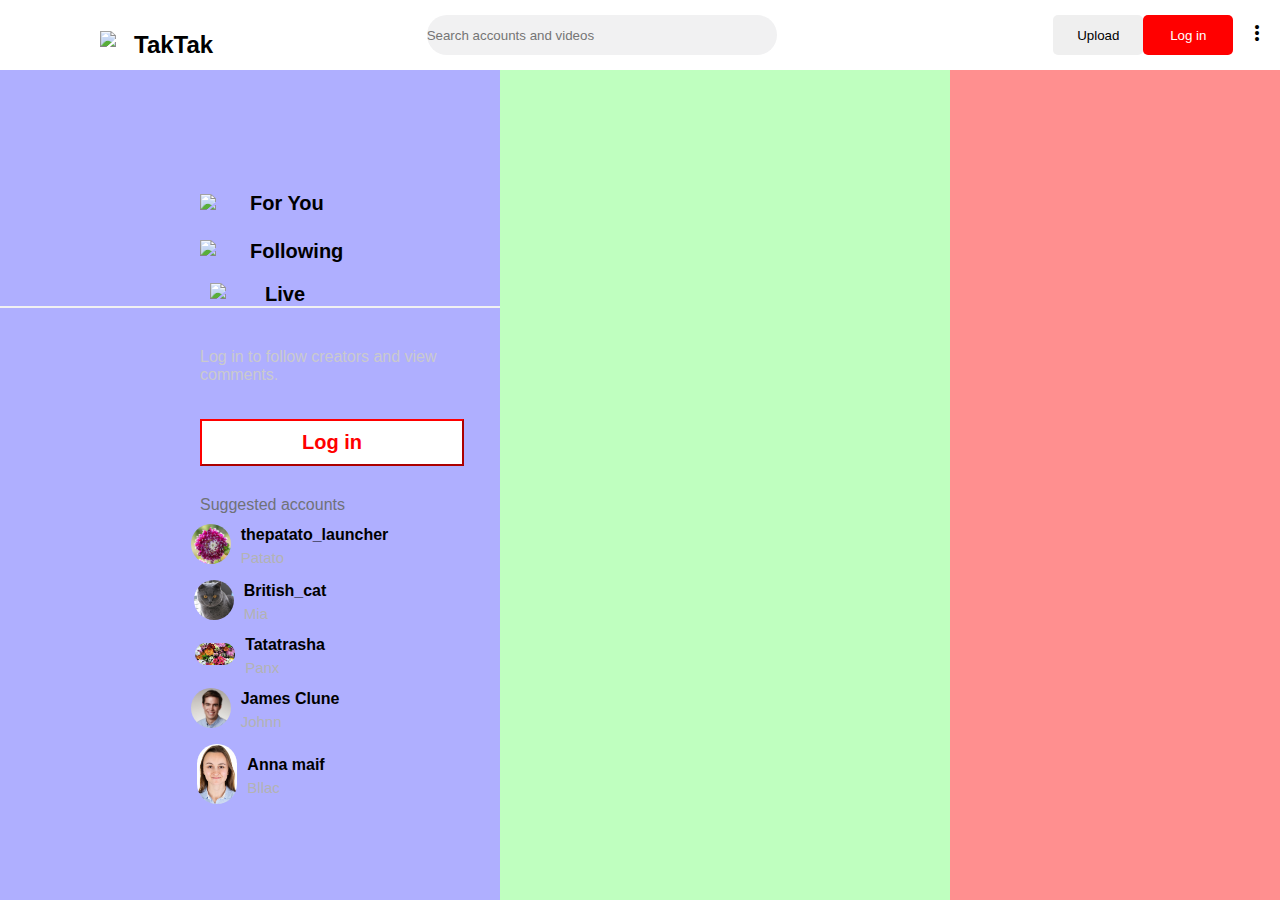
==== index.html @ fb337656 "Changes-left-side" ====
<!DOCTYPE html>
<html lang="en">
  <head>
    <meta charset="UTF-8" />
    <meta http-equiv="X-UA-Compatible" content="IE=edge" />
    <meta name="viewport" content="width=device-width, initial-scale=1.0" />
    <title>TakTak</title>
    <link rel="stylesheet" href="style.css" />
    <link rel="stylesheet" href="header.css" />
    <link
      rel="stylesheet"
      href="https://fonts.googleapis.com/css2?family=Material+Symbols+Outlined:opsz,wght,FILL,GRAD@20..48,100..700,0..1,-50..200"
    />
    <link rel="stylesheet" href="left-side.css" />
  </head>
  <body>
    <div class="header">
      <div class="header-left">
        <div class="logo"><img src="/photos/taktak.png" width="30px" /></div>

        <div class="taktak"><h2>TakTak</h2></div>
      </div>

      <div class="header-middle">
        <input type="text" placeholder="Search accounts and videos" />
      </div>

      <div class="header-right">
        <div class="upload"><button>Upload</button></div>

        <div class="login"><button>Log in</button></div>

        <div class="dots">
          <span class="material-symbols-outlined"> more_vert </span>
        </div>
      </div>
    </div>





    <div class="left-side">
     
     
     
     
        <div class="foryou">
     
            <div class="foryou-icon">
     
                <img src="/photos/home.png" width="35px" />
        </div>

        <div class="foryou-text">For You</div>
      </div>





      <div class="following">
      
        <div class="following-icon">
          <img src="/photos/following.png" width="35px" />
        </div>

        <div class="following-text">Following</div>
      </div>





      <div class="live">
        <div class="live-icon"><img src="/photos/live.png" width="35px" /></div>

      
        <div class="live-text">Live</div>
        </div>
    

        
        
        
        
        <div class="left-side-middle">


            <div class="left-side-middle-text"><p>Log in to follow creators and view comments.</p></div>
            
           <div class="left-side-middle-button"><button>Log in</button></div> 
            </div>


            <div class="left-side-acc">

<p class="suggested-accounts">Suggested accounts</p>

<div class="left-side-acc-ac">

<div class="left-side-acc-photo"><img src="./photos/flower.jpg" width="40px">  </div>


<div class="left-side-acc-names">
  <h4>thepatato_launcher</h4>
  <p>Patato</p>
</div>


</div>








            </div>


            <div class="left-side-acc2">

              
              
              <div class="left-side-acc-ac2">
              
              <div class="left-side-acc-photo2"><img src="./photos/britishCat.jpg" width="40px">  </div>
              
              
              <div class="left-side-acc-names2">
                <h4>British_cat</h4>
                <p>Mia</p>
              </div>
              
              
              </div>
              
              
              
              
              
              
              
              
                          </div>
              
              






                          <div class="left-side-acc2">

              
              
                            <div class="left-side-acc-ac2">
                            
                            <div class="left-side-acc-photo2"><img src="./photos/tatrasha.jpg" width="40px">  </div>
                            
                            
                            <div class="left-side-acc-names2">
                              <h4>Tatatrasha </h4>
                              <p>Panx</p>
                            </div>
                            
                            
                            </div>
                            
                            
                            
                            
                            
                            
                            
                            
                                        </div>







                                        <div class="left-side-acc4">

              
              
                                          <div class="left-side-acc-ac4">
                                          
                                          <div class="left-side-acc-photo4"><img src="./photos/rika.jpg" width="40px">  </div>
                                          
                                          
                                          <div class="left-side-acc-names4">
                                            <h4>James Clune </h4>
                                            <p>Johnn</p>
                                          </div>
                                          
                                          
                                          </div>
                                          
                                          
                                          
                                          
                                          
                                          
                                          
                                          
                                                      </div>
              




                                                      <div class="left-side-acc5">

              
              
                                                        <div class="left-side-acc-ac5">
                                                        
                                                        <div class="left-side-acc-photo5"><img src="./photos/fllonxa.webp" width="40px">  </div>
                                                        
                                                        
                                                        <div class="left-side-acc-names5">
                                                          <h4>Anna maif </h4>
                                                          <p>Bllac</p>
                                                        </div>
                                                        
                                                        
                                                        </div>
                                                        
                                                        
                                                        
                                                        
                                                        
                                                        
                                                        
                                                        
                                                                    </div>












</div>







    <div class="main"></div>

    <div class="right-side"></div>
  </body>
</html>
---- style.css ----
*{
    margin:0;
    padding:0;
    box-sizing: border-box;
    font-family: sans-serif;
}


body{
    height: 100vh;
    width: 100vw;
    display: grid;
    grid-template:
    'header header header'70px
    'left-side main right-side'1fr/
    500px 1fr 330px;
}




.header{
    grid-area:header;
/* background-color: #ff00ff50; */
}


.left-side{
    grid-area:left-side;
    background-color:#0000ff50;
}


.main{
    grid-area:main;
    background-color: #00ff0040;
}


.right-side{
    background-color: #ff000070;
}
---- header.css ----
.header{
    background-color:white;
}


.header-left{
    display:grid;
    grid-template-columns:34px 100px;
    padding-top: 20px;
    padding-left:100px
}



.header{
    display: grid;
    grid-template-columns: 1fr 1fr 1fr;
    align-items: center;
}

.header-middle input{

    width:350px;
    border-radius:30px;
    height: 40px;
    background-color: #f1f1f2;
    border:none;

}



.header-right{
    display: grid;
    grid-template-columns: 1fr 1fr 1fr;
    align-items: center;
    justify-items: center;
    padding-left:200px;
}

.header-right .upload button{
    width:90px;
    height:40px;
    border-radius: 5px;
border:none
}

.header-right .login button{
    width:90px;
    height:40px;
    border-radius: 5px;
border:none;
background-color: red;
color:white;
font-size: bold;
}
---- left-side.css ----
.left-side{
    align-content: center;
    gap:3rem;
    padding-top:30px;
   

}






 .foryou{
    display: grid;
    grid-template-columns:1fr 1fr;
place-items: center stretch;


}

.foryou-icon{
    padding-left:200px;
} 

 .foryou-text{
    padding-right:20px;
    font-size:20px;
    font-weight: bold;
} 



.following{
    display: grid;
    grid-template-columns:1fr 1fr;
justify-items: center stretch ;
padding-top: 25px;

}

.following-icon{
    padding-left:200px;
} 

 .following-text{
    padding-right:120px;
    font-size:20px;
    font-weight: bold;
    
}  





.live{
    display: grid;
    grid-template-columns:1fr 1fr;
justify-items: center ;
padding-top: 20px;
border-bottom:2px solid #f1f1f2;


}

.live-icon{
    padding-left:185px;
} 

 .live-text{
    padding-right:180px;
    font-size:20px;
    font-weight: bold;
} 



.left-side-middle{
    padding-top:40px;
    padding-left:200px;
    padding-bottom: 15px;
}


.left-side-middle-button{
    padding-top:35px;
}

.left-side-middle-text{
    color:#cacacd;
}

.left-side-middle-button button{
padding:10px 100px 10px 100px;
font-weight: bold;
font-size:20px;
border-color: red;
color:red;
background-color: white;
}

.suggested-accounts{
    padding-left:200px;
    padding-top:15px;
    color:#707278;
}



.left-side-acc-ac{
    display: grid;
    grid-auto-flow: column;
    align-items: center;
    justify-content: center;
    gap:10px;
    padding-left:79px;
    padding-top:10px;

}


.left-side-acc-ac img{
    border-radius: 50px;
}


.left-side-acc-names p{
    padding-top:5px;
    font-size: 15px;
    color:#b3b3b3;

}





.left-side-acc-ac2{
    display: grid;
    grid-auto-flow: column;
    align-items: center;
    justify-content: center;
    gap:10px;
    padding-left:20px;
    padding-top:12px;

}


.left-side-acc-ac2 img{
    border-radius: 50px;
}


.left-side-acc-names2 p{
    padding-top:5px;
    font-size: 15px;
    color:#b3b3b3;

}






.left-side-acc-ac4{
    display: grid;
    grid-auto-flow: column;
    align-items: center;
    justify-content: center;
    gap:10px;
    padding-left:30px;
    padding-top:12px;

}


.left-side-acc-ac4 img{
    border-radius: 50px;
}


.left-side-acc-names4 p{
    padding-top:5px;
    font-size: 15px;
    color:#b3b3b3;

}











.left-side-acc-ac5{
    display: grid;
    grid-auto-flow: column;
    align-items: center;
    justify-content: center;
    gap:10px;
    padding-left:22px;
    padding-top:12px;

}


.left-side-acc-ac5 img{
    border-radius: 50px;
}


.left-side-acc-names5 p{
    padding-top:5px;
    font-size: 15px;
    color:#b3b3b3;

}
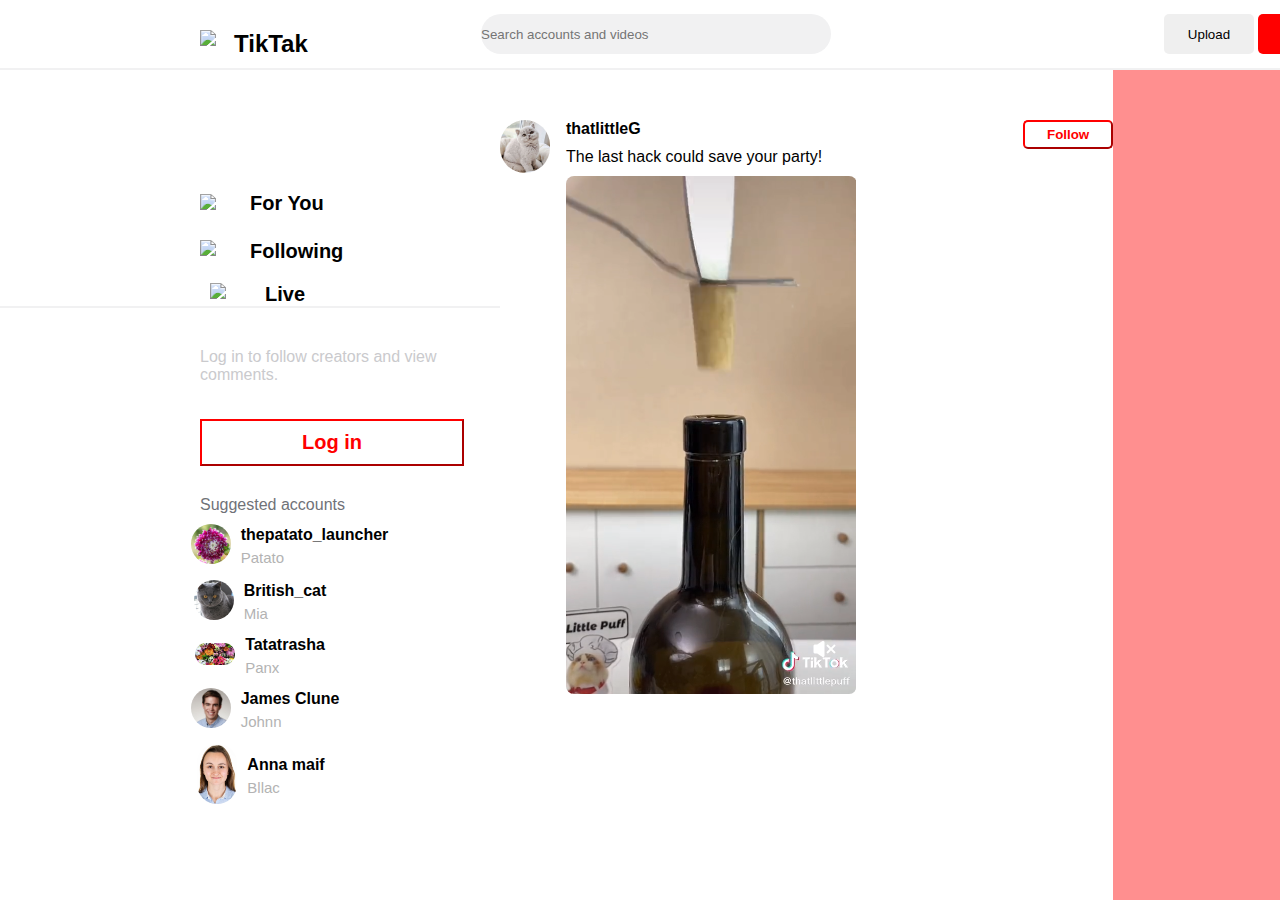
==== commit b37d93ae: "working on main part" ====
--- a/index.html
+++ b/index.html
@@ -7,6 +7,8 @@
     <title>TakTak</title>
     <link rel="stylesheet" href="style.css" />
     <link rel="stylesheet" href="header.css" />
+    <link rel="stylesheet" href="main.css" />
+
     <link
       rel="stylesheet"
       href="https://fonts.googleapis.com/css2?family=Material+Symbols+Outlined:opsz,wght,FILL,GRAD@20..48,100..700,0..1,-50..200"
@@ -18,7 +20,7 @@
       <div class="header-left">
         <div class="logo"><img src="/photos/taktak.png" width="30px" /></div>
 
-        <div class="taktak"><h2>TakTak</h2></div>
+        <div class="taktak"><h2>TikTak</h2></div>
       </div>
 
       <div class="header-middle">
@@ -45,13 +47,16 @@
      
      
      
-        <div class="foryou">
+          <div class="foryou">
      
             <div class="foryou-icon">
      
                 <img src="/photos/home.png" width="35px" />
         </div>
-
+        
+        
+        
+        
         <div class="foryou-text">For You</div>
       </div>
 
@@ -260,8 +265,78 @@
 
 
 
-    <div class="main"></div>
-
+    <div class="main">
+
+
+
+
+
+<div class="main_profile">
+
+
+
+<div class="main_profile-photo"><img src="./photos/british2.jpg" width="50px"> </div>
+
+
+<div class="main_profile-info">
+<h4>thatlittleG</h4>
+<p>The last hack could save your party!</p>
+
+<img src="./photos/foto1.png" >
+
+</div>
+
+
+
+<div class="main_profile-button">
+
+<button>Follow</button>
+
+</div>
+
+
+
+
+
+
+</div>
+
+
+
+
+
+
+
+
+
+
+
+
+
+    </div>
+
+   
+   
+   
+   
+   
+   
+   
+   
+   
+   
+   
+   
+   
+   
+   
+   
+   
+   
+   
+   
+   
+   
     <div class="right-side"></div>
   </body>
 </html>
--- a/style.css
+++ b/style.css
@@ -27,13 +27,13 @@
 
 .left-side{
     grid-area:left-side;
-    background-color:#0000ff50;
+    /* background-color:#0000ff50; */
 }
 
 
 .main{
     grid-area:main;
-    background-color: #00ff0040;
+    /* background-color: #00ff0040; */
 }
 
 
--- a/header.css
+++ b/header.css
@@ -7,7 +7,7 @@
     display:grid;
     grid-template-columns:34px 100px;
     padding-top: 20px;
-    padding-left:100px
+    padding-left:200px
 }
 
 
@@ -16,6 +16,7 @@
     display: grid;
     grid-template-columns: 1fr 1fr 1fr;
     align-items: center;
+    border-bottom: 2px solid #f1f1f2;
 }
 
 .header-middle input{
--- a/main.css
+++ b/main.css
@@ -0,0 +1,44 @@
+.main_profile{
+    display: grid;
+    grid-auto-flow: column;
+    align-content: center;
+    justify-content: center;
+    gap:1rem;
+    padding-top:50px
+}
+
+
+
+
+.main_profile-photo img{
+    border-radius:50px;
+    
+}
+
+
+
+
+
+
+
+.main_profile-info p{
+    padding-top:10px;
+    padding-bottom:10px;
+
+}
+
+
+.main_profile-info img{
+    border-radius: 8px;
+}
+
+
+.main_profile-button button{
+    margin-left:150px;
+    padding:5px 22px 5px 22px;
+    border-radius: 5px;
+    border-color:red;
+color:red;
+background-color: white;
+font-weight: bold;
+}--- a/left-side.css
+++ b/left-side.css
@@ -3,6 +3,7 @@
     align-content: center;
     gap:3rem;
     padding-top:30px;
+    overflow: scroll;
    
 
 }
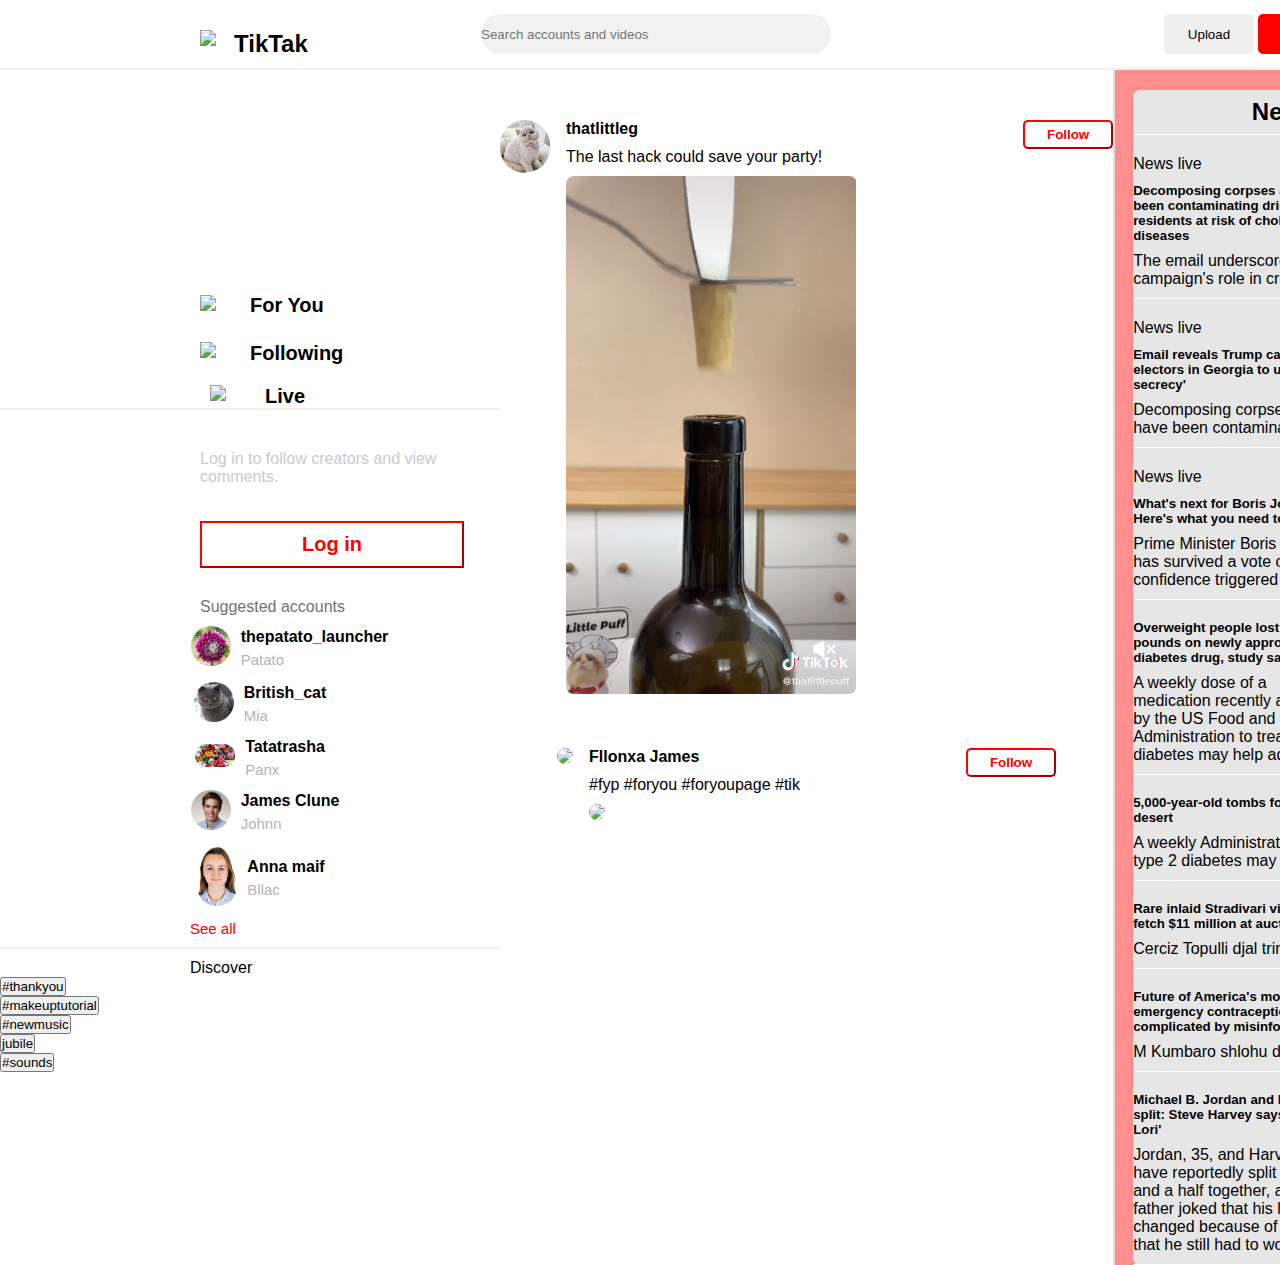
==== commit 2b6bdd48: "changes on right side and left side" ====
--- a/index.html
+++ b/index.html
@@ -4,10 +4,12 @@
     <meta charset="UTF-8" />
     <meta http-equiv="X-UA-Compatible" content="IE=edge" />
     <meta name="viewport" content="width=device-width, initial-scale=1.0" />
-    <title>TakTak</title>
+    <title>TikTak</title>
     <link rel="stylesheet" href="style.css" />
     <link rel="stylesheet" href="header.css" />
     <link rel="stylesheet" href="main.css" />
+    <link rel="stylesheet" href="right-side.css" />
+
 
     <link
       rel="stylesheet"
@@ -16,6 +18,11 @@
     <link rel="stylesheet" href="left-side.css" />
   </head>
   <body>
+
+
+<!-- -HEADER -->
+
+
     <div class="header">
       <div class="header-left">
         <div class="logo"><img src="/photos/taktak.png" width="30px" /></div>
@@ -40,6 +47,9 @@
 
 
 
+
+
+<!-- -LEFT-SIDE -->
 
 
     <div class="left-side">
@@ -247,21 +257,50 @@
                                                                     </div>
 
 
-
-
-
-
-
-
-
-
-
-
-</div>
-
-
-
-
+<p class="see-all">See all</p>
+
+
+
+<div class="left-side-bottom">
+<p class="discover">Discover</p>
+
+<div class="left-side-bottom-hashtags">
+
+<div class="thankyou"> <a href="#"><button>#thankyou</button></a> </div>
+
+<div class="makeuptutorial"><a href="#"><button>#makeuptutorial</button></a></div>
+
+<div class="newmusic"><a href="#"><button>#newmusic</button></a></div>
+
+
+<div class="jubile"><a href="#"><button>jubile</button></a></div>
+
+<div class="sounds"><a href="#"><button>#sounds</button></a></div>
+
+
+
+</div>
+
+
+
+
+
+
+</div>
+
+
+
+
+
+
+
+</div>
+
+
+
+
+
+<!-- -MAIN -->
 
 
 
@@ -279,7 +318,7 @@
 
 
 <div class="main_profile-info">
-<h4>thatlittleG</h4>
+<h4>thatlittleg</h4>
 <p>The last hack could save your party!</p>
 
 <img src="./photos/foto1.png" >
@@ -306,7 +345,45 @@
 
 
 
-
+<div class="main_profile">
+
+
+
+  <div class="main_profile-photo"><img src="./photos/fllonxaberatit.jpg" width="50px"> </div>
+  
+  
+  <div class="main_profile-info">
+  <h4>Fllonxa James</h4>
+  <p> #fyp #foryou #foryoupage #tik</p>
+  
+  <img src="./photos/shlohu.png" >
+  
+  </div>
+  
+  
+  
+  <div class="main_profile-button">
+  
+  <button>Follow</button>
+  
+  </div>
+  
+  
+  
+  
+  
+  
+  </div>
+  
+  
+  
+  
+  
+  
+  
+  
+  
+  
 
 
 
@@ -335,8 +412,172 @@
    
    
    
-   
-   
-    <div class="right-side"></div>
+   <!-- -RIGHT-SIDE  -->
+   
+    <div class="right-side">
+
+      <div class="right-side-main">
+<div class="what"><h2>News</h2></div>
+
+
+
+<div class="right-side-news">
+
+
+<div class="right-side-news-leftText">
+<p>News live</p>
+<h5>Decomposing corpses and garbage have been contaminating drinking waterng residents at risk of cholera and other diseases</h5>
+<p>The email underscores the Trump campaign's role in creating false</p>
+</div>
+
+
+<div class="right-side-news-photo"><img src="./photos/news.jpg" width="60px"> </div>
+
+
+
+</div>
+
+
+<div class="right-side-news">
+
+
+  <div class="right-side-news-leftText">
+  <p>News live</p>
+  <h5>Email reveals Trump campaign told fake electors in Georgia to use 'complete secrecy'</h5>
+  <p>Decomposing corpses and garbage have been contaminating </p>
+  </div>
+  
+  
+  <div class="right-side-news-photo"><img src="./photos/trump.jpg" width="70px"> </div>
+  
+  
+  
+  </div>
+  
+  
+  <div class="right-side-news">
+
+
+    <div class="right-side-news-leftText">
+    <p>News live</p>
+    <h5>What's next for Boris Johnson? Here's what you need to know</h5>
+    <p> Prime Minister Boris Johnson has survived a vote of confidence triggered</p>
+    </div>
+    
+    
+    <div class="right-side-news-photo"><img src="./photos/Boris.jpg" width="70px"> </div>
+    
+    
+    
+    </div>
+    
+    
+    <div class="right-side-news">
+
+
+      <div class="right-side-news-leftText">
+      <!-- <p>News live</p> -->
+      <h5>Overweight people lost 35 to 52 pounds on newly approved diabetes drug, study says</h5>
+      <p> A weekly dose of a medication recently approved by the US Food and Drug Administration to treat type 2 diabetes may help adu</p>
+      </div>
+      
+      
+      <div class="right-side-news-photo"><img src="./photos/overweight.jpg" width="90px"> </div>
+      
+      
+      
+      </div>
+      
+          
+    <div class="right-side-news">
+
+
+      <div class="right-side-news-leftText">
+      <!-- <p>News live</p> -->
+      <h5>5,000-year-old tombs found in the desert</h5>
+      <p> A weekly  Administration to treat type 2 diabetes may help adult</p>
+      </div>
+      
+      
+      <div class="right-side-news-photo"><img src="./photos/tarra.jpg" width="70px"> </div>
+      
+      
+      
+      </div>
+      
+      <div class="right-side-news">
+
+
+        <div class="right-side-news-leftText">
+        <!-- <p>News live</p> -->
+        <h5>Rare inlaid Stradivari violin could fetch $11 million at auction</h5>
+        <p> Cerciz Topulli djal trim</p>
+        </div>
+        
+        
+        <div class="right-side-news-photo"><img src="./photos/vioneli.jpg" width="70px"> </div>
+        
+        
+        
+        </div>
+      
+
+
+        <div class="right-side-news">
+
+
+          <div class="right-side-news-leftText">
+          <!-- <p>News live</p> -->
+          <h5>Future of America's most popular emergency contraception is complicated by misinformation</h5>
+          <p> M Kumbaro shlohu don't worry</p>
+          </div>
+          
+          
+          <div class="right-side-news-photo"><img src="./photos/idk.jpg" width="70px"> </div>
+          
+          
+          
+          </div>
+        
+
+          <div class="right-side-news">
+
+
+            <div class="right-side-news-leftText">
+            <!-- <p>News live</p> -->
+            <h5>Michael B. Jordan and Lori Harvey split: Steve Harvey says he's 'Team Lori'</h5>
+            <p>Jordan, 35, and Harvey, 25, have reportedly split after a year and a half together, and her father joked that his life hadn't changed because of it -- saying that he still had to work. </p>
+            </div>
+            
+            
+            <div class="right-side-news-photo"><img src="./photos/jordan.jpg" width="70px"> </div>
+            
+            
+            
+            </div>
+
+      
+      </div>
+    
+    
+    </div>
+  
+  
+  </div>
+
+
+</div>
+    
+
+
+
+
+
+
+
+    </div>
+  
+  
+  
   </body>
 </html>
--- a/right-side.css
+++ b/right-side.css
@@ -0,0 +1,52 @@
+
+.right-side{
+    border-left:2px solid #dedee0;
+    
+}
+
+
+.what{
+    border-bottom:1px solid white;
+  
+}
+
+.what h2{
+    text-align: center;
+    padding:8px;
+    
+}
+
+
+
+.right-side-main{
+    border:1px solid;
+  background-color: rgb(230, 230, 230);
+  border-radius: 7px;
+  border:none;
+  width:300px;
+  margin-left:18px;
+  margin-top:20px
+
+
+}
+
+.right-side-news-leftText p{
+    padding-bottom:10px;
+}
+
+.right-side-news-leftText h5{
+    padding-bottom:9px;
+}
+
+
+.right-side-news{
+    display:grid;
+    grid-auto-flow: column;
+    align-items: center;
+    border-bottom:1px solid white;
+}
+
+
+.right-side-news-leftText{
+    padding-top: 20px;
+}--- a/left-side.css
+++ b/left-side.css
@@ -4,6 +4,7 @@
     gap:3rem;
     padding-top:30px;
     overflow: scroll;
+    
    
 
 }
@@ -223,4 +224,20 @@
     font-size: 15px;
     color:#b3b3b3;
 
+}
+
+
+
+.see-all{
+    color:red;
+padding-left:190px;
+padding-top:10px;
+padding-bottom: 10px;
+font-size:15px;
+border-bottom:2px solid #f1f1f2;
+}
+
+.discover{
+    padding-left:190px;
+    padding-top:10px;
 }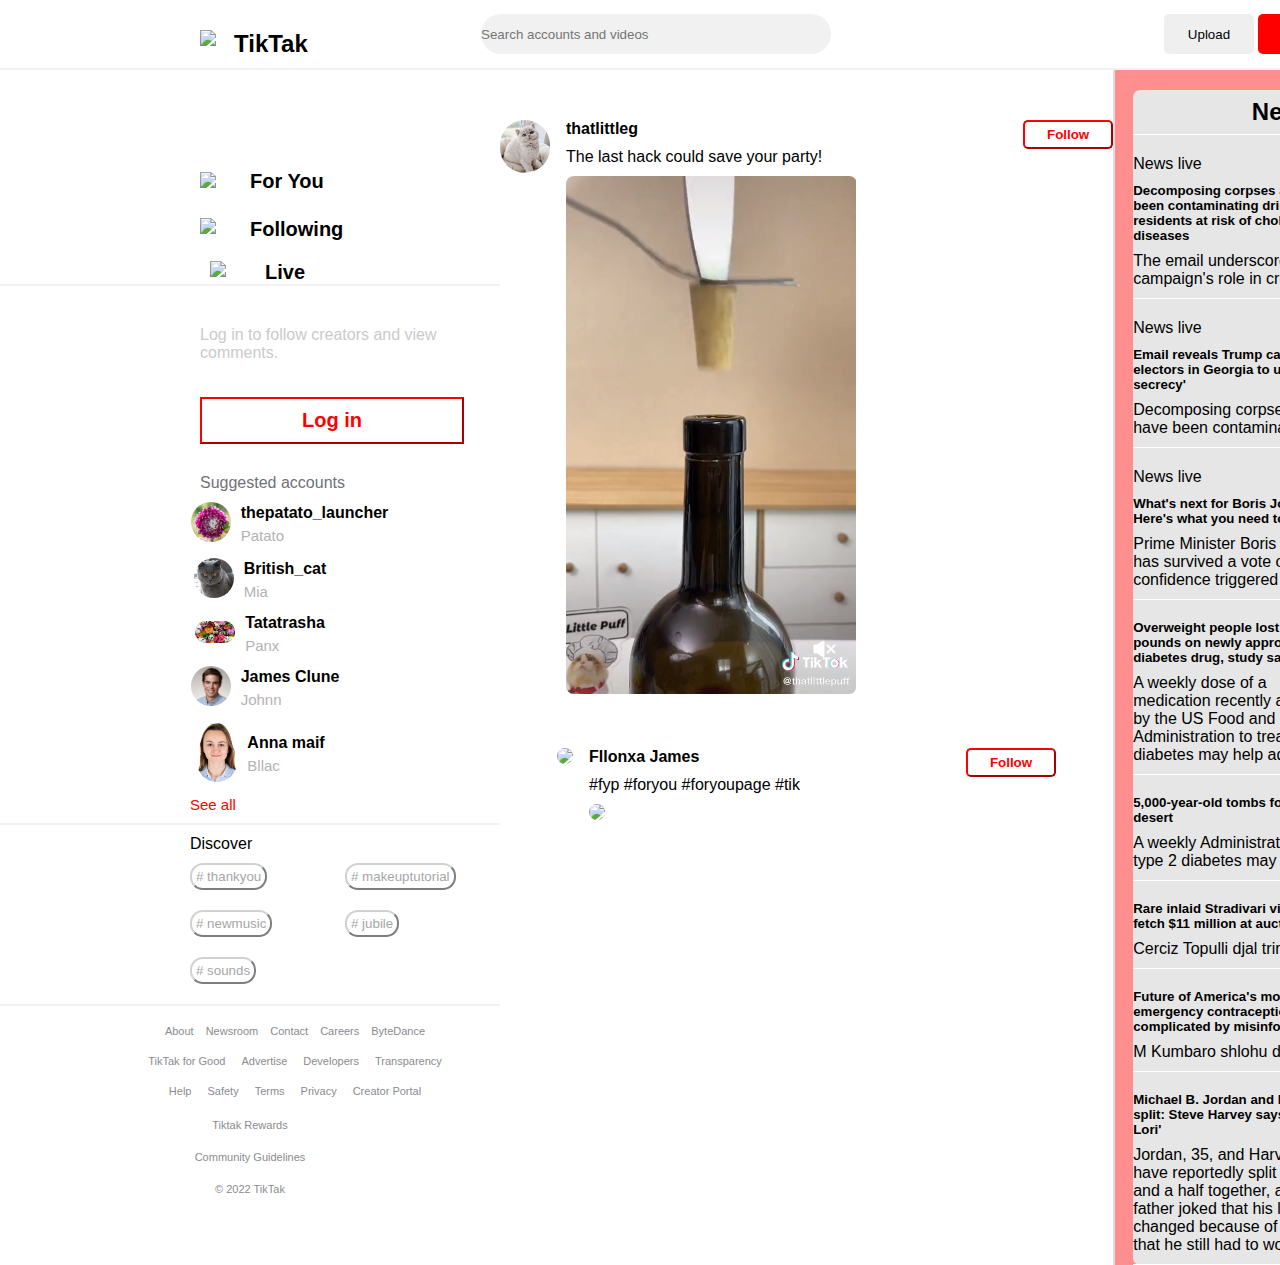
==== commit bf669d36: "updates on the left side" ====
--- a/index.html
+++ b/index.html
@@ -9,13 +9,13 @@
     <link rel="stylesheet" href="header.css" />
     <link rel="stylesheet" href="main.css" />
     <link rel="stylesheet" href="right-side.css" />
+    <link rel="stylesheet" href="left-side.css" />
 
 
     <link
       rel="stylesheet"
       href="https://fonts.googleapis.com/css2?family=Material+Symbols+Outlined:opsz,wght,FILL,GRAD@20..48,100..700,0..1,-50..200"
     />
-    <link rel="stylesheet" href="left-side.css" />
   </head>
   <body>
 
@@ -266,27 +266,108 @@
 
 <div class="left-side-bottom-hashtags">
 
-<div class="thankyou"> <a href="#"><button>#thankyou</button></a> </div>
-
-<div class="makeuptutorial"><a href="#"><button>#makeuptutorial</button></a></div>
-
-<div class="newmusic"><a href="#"><button>#newmusic</button></a></div>
-
-
-<div class="jubile"><a href="#"><button>jubile</button></a></div>
-
-<div class="sounds"><a href="#"><button>#sounds</button></a></div>
-
-
-
-</div>
-
-
-
-
-
-
-</div>
+<div class="thankyou"> <a href="#"><button># thankyou</button></a> </div>
+
+<div class="makeuptutorial"><a href="#"><button># makeuptutorial</button></a></div>
+
+<div class="newmusic"><a href="#"><button># newmusic</button></a></div>
+
+
+<div class="jubile"><a href="#"><button># jubile</button></a></div>
+
+<div class="sounds"><a href="#"><button># sounds</button></a></div>
+
+
+
+</div>
+
+
+
+
+</div>
+
+
+
+
+
+<div class="left-side-bottom-links">
+
+<ul class="left-side-bottom-links-list">
+<li class="left-side-bottom-links-item"><a href="#">About</a> </li>
+<li class="left-side-bottom-links-item"><a href="#">Newsroom</a> </li>
+<li class="left-side-bottom-links-item"><a href="#">Contact</a> </li>
+<li class="left-side-bottom-links-item"><a href="#">Careers</a> </li>
+<li class="left-side-bottom-links-item"><a href="#">ByteDance</a> </li>
+
+</ul>
+
+
+</div>
+
+
+
+
+
+<div class="left-side-bottom-links2">
+
+<ul class="left-side-bottom-links-list2">  
+<li><a href="#">TikTak for Good</a></li>
+<li><a href="#"> Advertise</a></li>
+<li><a href="#">Developers </a></li>
+<li><a href="#"> Transparency</a></li>
+
+
+
+
+</ul>
+
+
+
+
+</div>
+
+
+
+
+<div class="left-side-bottom-links3">
+
+  <ul class="left-side-bottom-links-list3">  
+  <li><a href="#">Help </a></li>
+  <li><a href="#"> Safety</a></li>
+  <li><a href="#">Terms </a></li>
+  <li><a href="#">Privacy</a></li>
+  <li><a href="#">Creator Portal</a></li>
+  
+  
+  
+  
+  </ul>
+  
+  
+  
+  
+  </div>
+  
+
+
+
+  <p class="rewards">Tiktak Rewards</p>
+
+
+
+  <p class="guidelines">Community Guidelines</p>
+
+
+
+  <p class="bllac">© 2022 TikTak</p>
+
+
+
+
+
+
+
+
 
 
 
--- a/left-side.css
+++ b/left-side.css
@@ -240,4 +240,126 @@
 .discover{
     padding-left:190px;
     padding-top:10px;
-}+    padding-bottom: 10px;
+}
+
+
+.left-side-bottom-hashtags{
+    padding-left: 190px;
+    display: grid;
+    grid-template-columns: 1fr 1fr;
+/* gap:4px; */
+}
+
+
+.left-side-bottom-hashtags button{
+    padding:4px;
+    border-radius:13px;
+    border-color:#d1d1d3;
+    background-color: white;
+    color:#a6a6a8;
+    margin-bottom:20px;
+}
+
+.left-side-bottom{
+
+    border-bottom:2px solid #f1f1f2;
+}
+
+
+.left-side-bottom-links-list {
+    display: grid;
+grid-auto-flow: column;
+align-content: center;
+justify-content: center;
+gap:12px;
+list-style:none;
+padding-left:90px;
+padding-top:15px;
+}
+
+
+.left-side-bottom-links-list li a{
+    text-decoration: none;
+    font-size:11px;
+    color:#8a8b91;
+}
+
+
+
+.left-side-bottom-links-list2{
+display:grid;
+grid-auto-flow: column;
+list-style: none;
+padding-top:12px;
+justify-content: center;
+gap:1rem;
+padding-left:90px;
+
+}
+
+
+.left-side-bottom-links-list2 li a{
+    text-decoration: none;
+    font-size:11px;
+    color:#8a8b91;
+}
+
+
+
+
+
+.left-side-bottom-links-list3{
+    display:grid;
+    grid-auto-flow: column;
+    list-style: none;
+    padding-top:12px;
+    justify-content: center;
+    gap:1rem;
+    padding-left:90px;
+    
+    }
+    
+    
+    .left-side-bottom-links-list3 li a{
+        text-decoration: none;
+         font-size:11px;
+        color:#8a8b91;
+    }
+
+
+
+
+
+    .rewards{
+        text-decoration: none;
+         font-size:11px;
+        color:#8a8b91;
+        text-align: center;
+        padding-top:20px;
+
+    }
+
+
+
+
+
+    .guidelines{
+        text-decoration: none;
+         font-size:11px;
+        color:#8a8b91;
+        text-align: center;
+        padding-top:20px;
+
+    }
+
+
+
+    .bllac{
+        text-decoration: none;
+         font-size:11px;
+        color:#8a8b91;
+        text-align: center;
+        padding-top:20px;
+
+    }
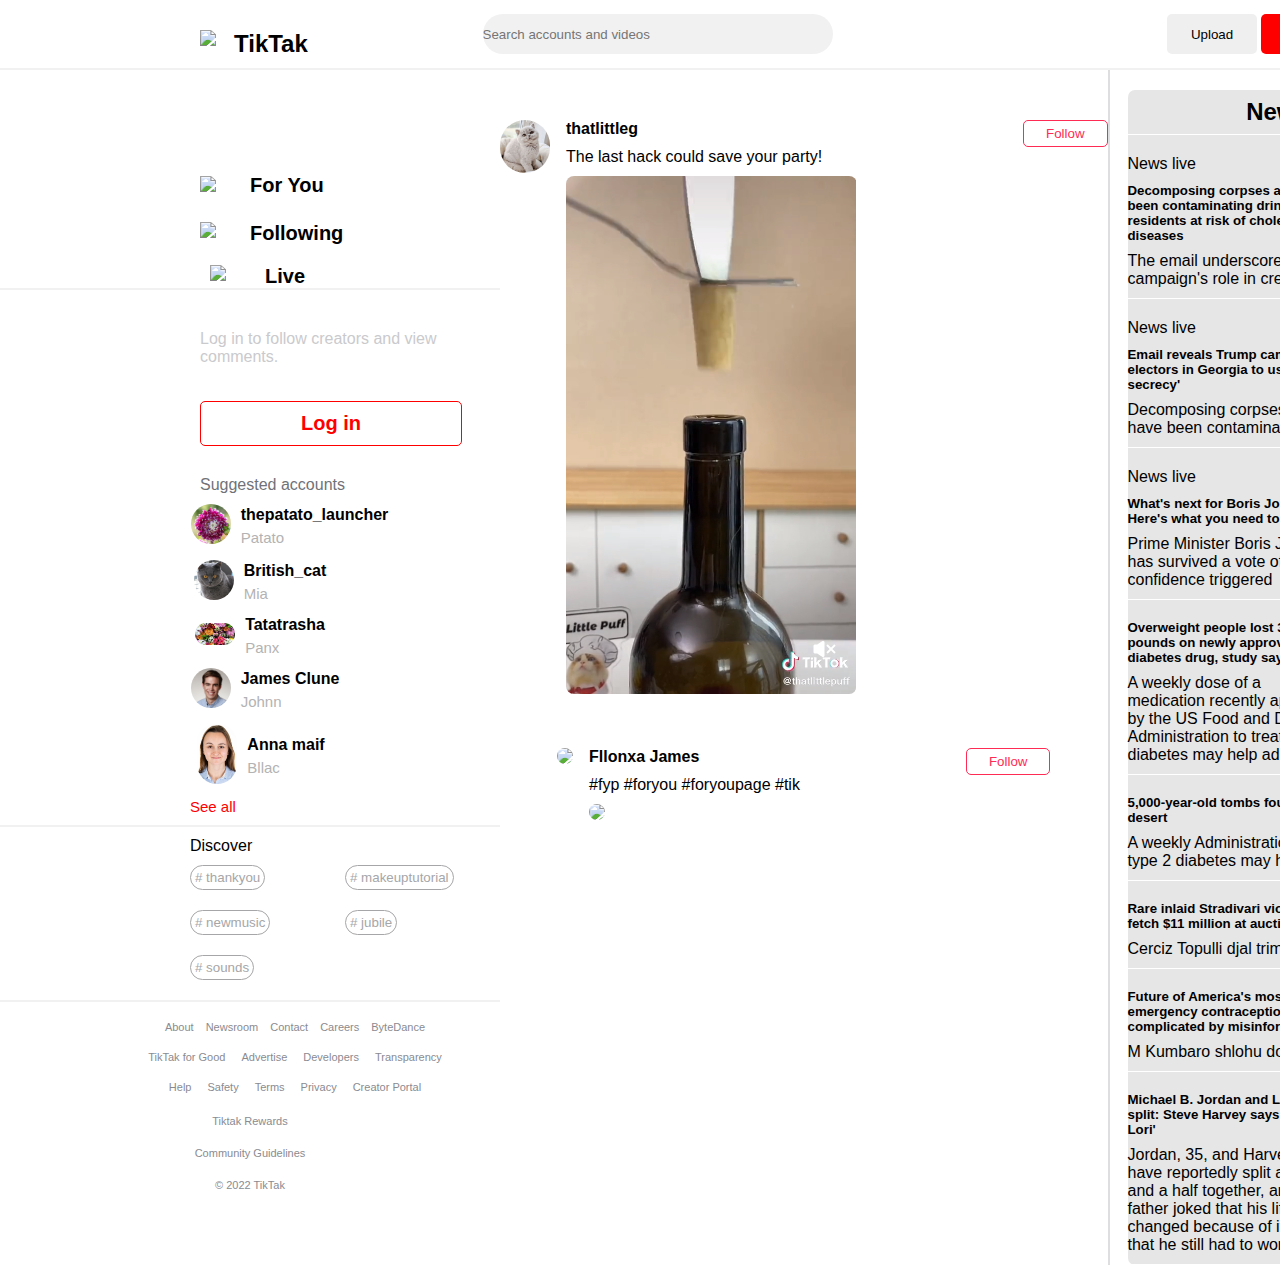
==== commit e43b08eb: "remove right-side(news section) under 800px" ====
--- a/index.html
+++ b/index.html
@@ -27,7 +27,7 @@
       <div class="header-left">
         <div class="logo"><img src="/photos/taktak.png" width="30px" /></div>
 
-        <div class="taktak"><h2>TikTak</h2></div>
+        <div class="taktak"><h2><a href="#">  TikTak</a></h2></div>
       </div>
 
       <div class="header-middle">
@@ -67,7 +67,7 @@
         
         
         
-        <div class="foryou-text">For You</div>
+        <div class="foryou-text"><a href="#"> For You</a></div>
       </div>
 
 
@@ -80,7 +80,7 @@
           <img src="/photos/following.png" width="35px" />
         </div>
 
-        <div class="following-text">Following</div>
+        <div class="following-text"><a href="./Following-page/following.html"> Following</a></div>
       </div>
 
 
@@ -91,7 +91,7 @@
         <div class="live-icon"><img src="/photos/live.png" width="35px" /></div>
 
       
-        <div class="live-text">Live</div>
+        <div class="live-text"><a href="./photos/thew.jpg" width="100%" > Live</a></div>
         </div>
     
 
@@ -104,7 +104,7 @@
 
             <div class="left-side-middle-text"><p>Log in to follow creators and view comments.</p></div>
             
-           <div class="left-side-middle-button"><button>Log in</button></div> 
+           <div class="left-side-middle-button"><button><a class="left-side-middle-button-link" href="#">  Log in</button></a></div> 
             </div>
 
 
@@ -410,7 +410,7 @@
 
 <div class="main_profile-button">
 
-<button>Follow</button>
+<button><a href="#">  Follow</a></button>
 
 </div>
 
--- a/style.css
+++ b/style.css
@@ -13,7 +13,7 @@
     grid-template:
     'header header header'70px
     'left-side main right-side'1fr/
-    500px 1fr 330px;
+    500px 1fr 340px;
 }
 
 
@@ -38,5 +38,33 @@
 
 
 .right-side{
-    background-color: #ff000070;
+    grid-area:right-side;
+    /* background-color: #ff000070; */
+}
+
+
+
+.taktak h2 a{
+    text-decoration: none;
+    color:black;
+    font-family:'Franklin Gothic Medium', 'Arial Narrow', Arial, sans-serif;
+}
+
+
+
+
+@media screen and (max-width:800px) {
+
+     body{
+      
+         grid-template:
+        'header header header'70px
+        'left-side main '1fr/
+        500px 1fr ; 
+     }  
+    
+    .right-side{
+        display:none;
+    }
+    
 }--- a/main.css
+++ b/main.css
@@ -37,8 +37,20 @@
     margin-left:150px;
     padding:5px 22px 5px 22px;
     border-radius: 5px;
-    border-color:red;
-color:red;
+    border-color:#fe2c55;
+    border:0.5px solid;
+color:#fe2c55;
 background-color: white;
-font-weight: bold;
+font-style: bold;
+}
+
+
+.main_profile-button button a{
+    color:#fe2c55;
+    text-decoration: none;
+
+}
+
+.main_profile-button  :hover{
+    background-color: #f5cdd4;
 }--- a/left-side.css
+++ b/left-side.css
@@ -99,9 +99,25 @@
 font-weight: bold;
 font-size:20px;
 border-color: red;
+border:0.5px solid;
 color:red;
 background-color: white;
-}
+border-radius:5px;
+}
+
+
+.left-side-middle-button-link{
+    color:red;
+    text-decoration: none;
+}
+
+
+.left-side-middle-button button:hover{
+    background-color: #fadfe2;
+}
+
+
+
 
 .suggested-accounts{
     padding-left:200px;
@@ -259,6 +275,7 @@
     background-color: white;
     color:#a6a6a8;
     margin-bottom:20px;
+    border:0.5px solid;
 }
 
 .left-side-bottom{
@@ -363,3 +380,44 @@
         padding-top:20px;
 
     }
+
+
+
+    .following-text a{
+        text-decoration: none;
+        color:black;
+    }
+
+
+    .following:hover{
+        background-color:#f1f1f2;
+        border-radius:5px;
+    }
+
+
+
+
+    .foryou-text a{
+        text-decoration: none;
+        color:black;   
+    }
+
+
+    .foryou:hover{
+        background-color:#f1f1f2;
+        border-radius:5px;
+    }
+
+
+
+    
+    .live a{
+        text-decoration: none;
+        color:black;   
+    }
+
+
+    .live:hover{
+        background-color:#f1f1f2;
+        border-radius:5px;
+    }
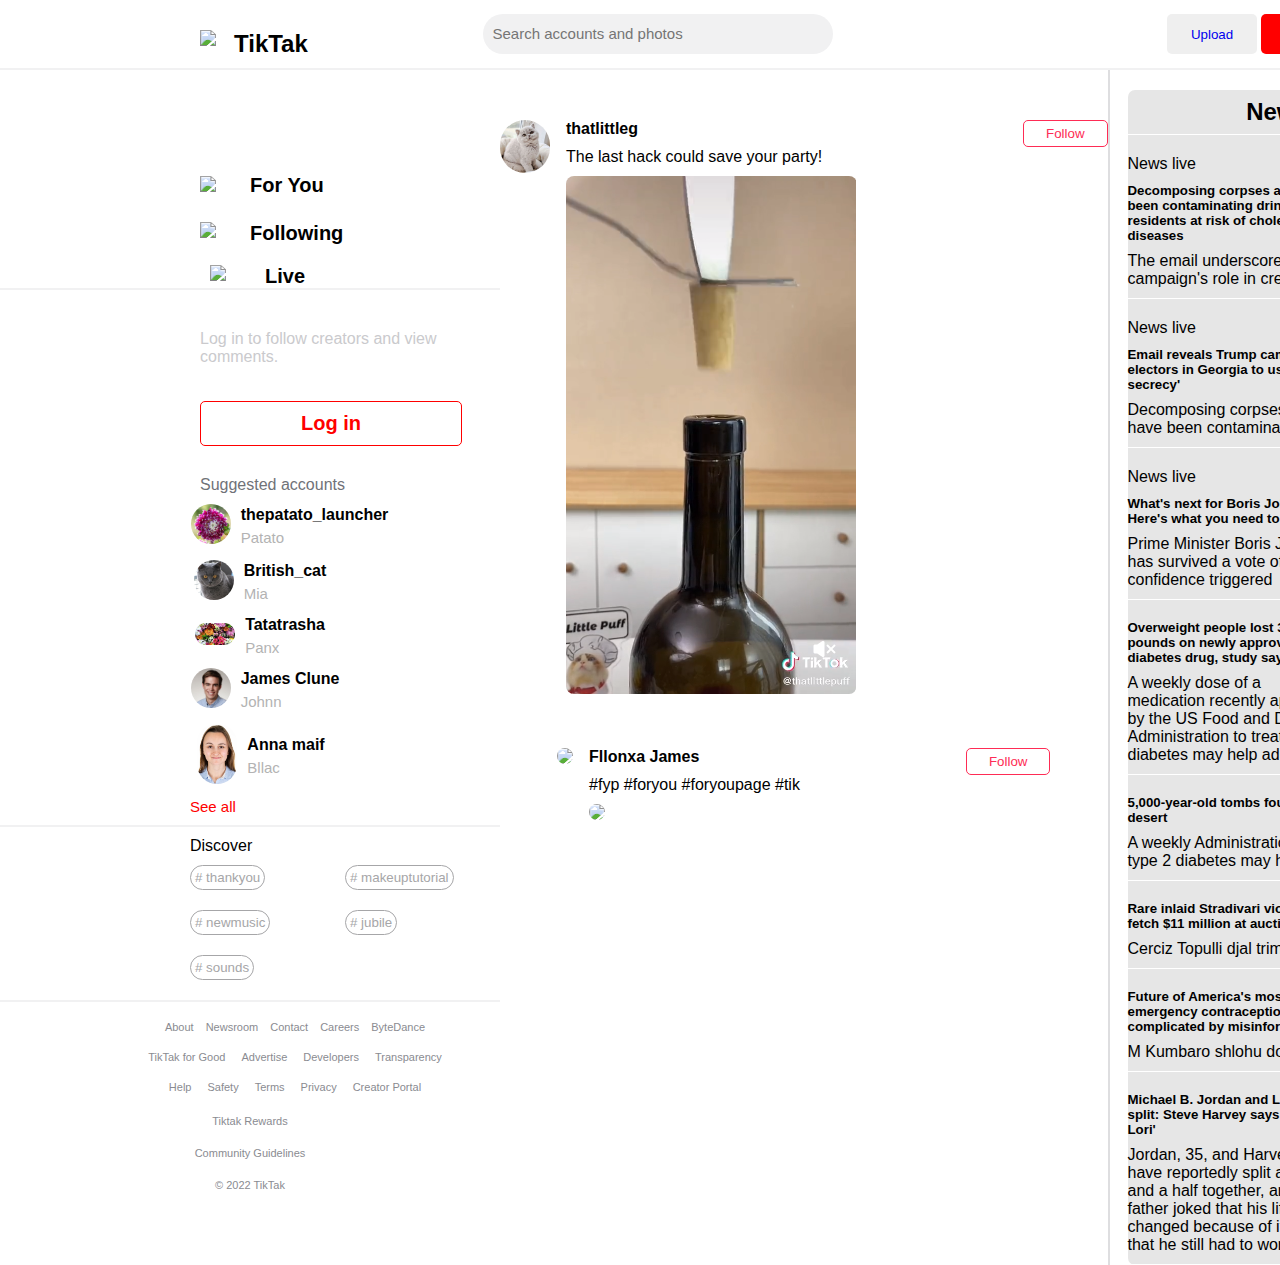
==== commit aa892219: "small updates" ====
--- a/index.html
+++ b/index.html
@@ -10,6 +10,7 @@
     <link rel="stylesheet" href="main.css" />
     <link rel="stylesheet" href="right-side.css" />
     <link rel="stylesheet" href="left-side.css" />
+    <link rel="icon" href="/photos/taktak.png">
 
 
     <link
@@ -31,13 +32,13 @@
       </div>
 
       <div class="header-middle">
-        <input type="text" placeholder="Search accounts and videos" />
+        <input type="text" class="input" placeholder="Search accounts and photos">
       </div>
 
       <div class="header-right">
-        <div class="upload"><button>Upload</button></div>
-
-        <div class="login"><button>Log in</button></div>
+        <div class="upload"><button><a href="#">  Upload</a></button></div>
+
+        <div class="login"><button><a href="#"> Log in</a></button></div>
 
         <div class="dots">
           <span class="material-symbols-outlined"> more_vert </span>
--- a/style.css
+++ b/style.css
@@ -52,6 +52,18 @@
 
 
 
+::-webkit-input-placeholder{
+    color:#757575;
+    font-size:15px;
+    padding-left:10px;
+}
+
+
+
+
+
+
+
 
 @media screen and (max-width:800px) {
 
--- a/header.css
+++ b/header.css
@@ -46,6 +46,12 @@
 border:none
 }
 
+.header-right .upload button a{
+    text-decoration: none;
+}
+
+
+
 .header-right .login button{
     width:90px;
     height:40px;
@@ -55,3 +61,9 @@
 color:white;
 font-size: bold;
 }
+
+
+.header-right .login button a{
+    text-decoration: none;
+    color:white;
+}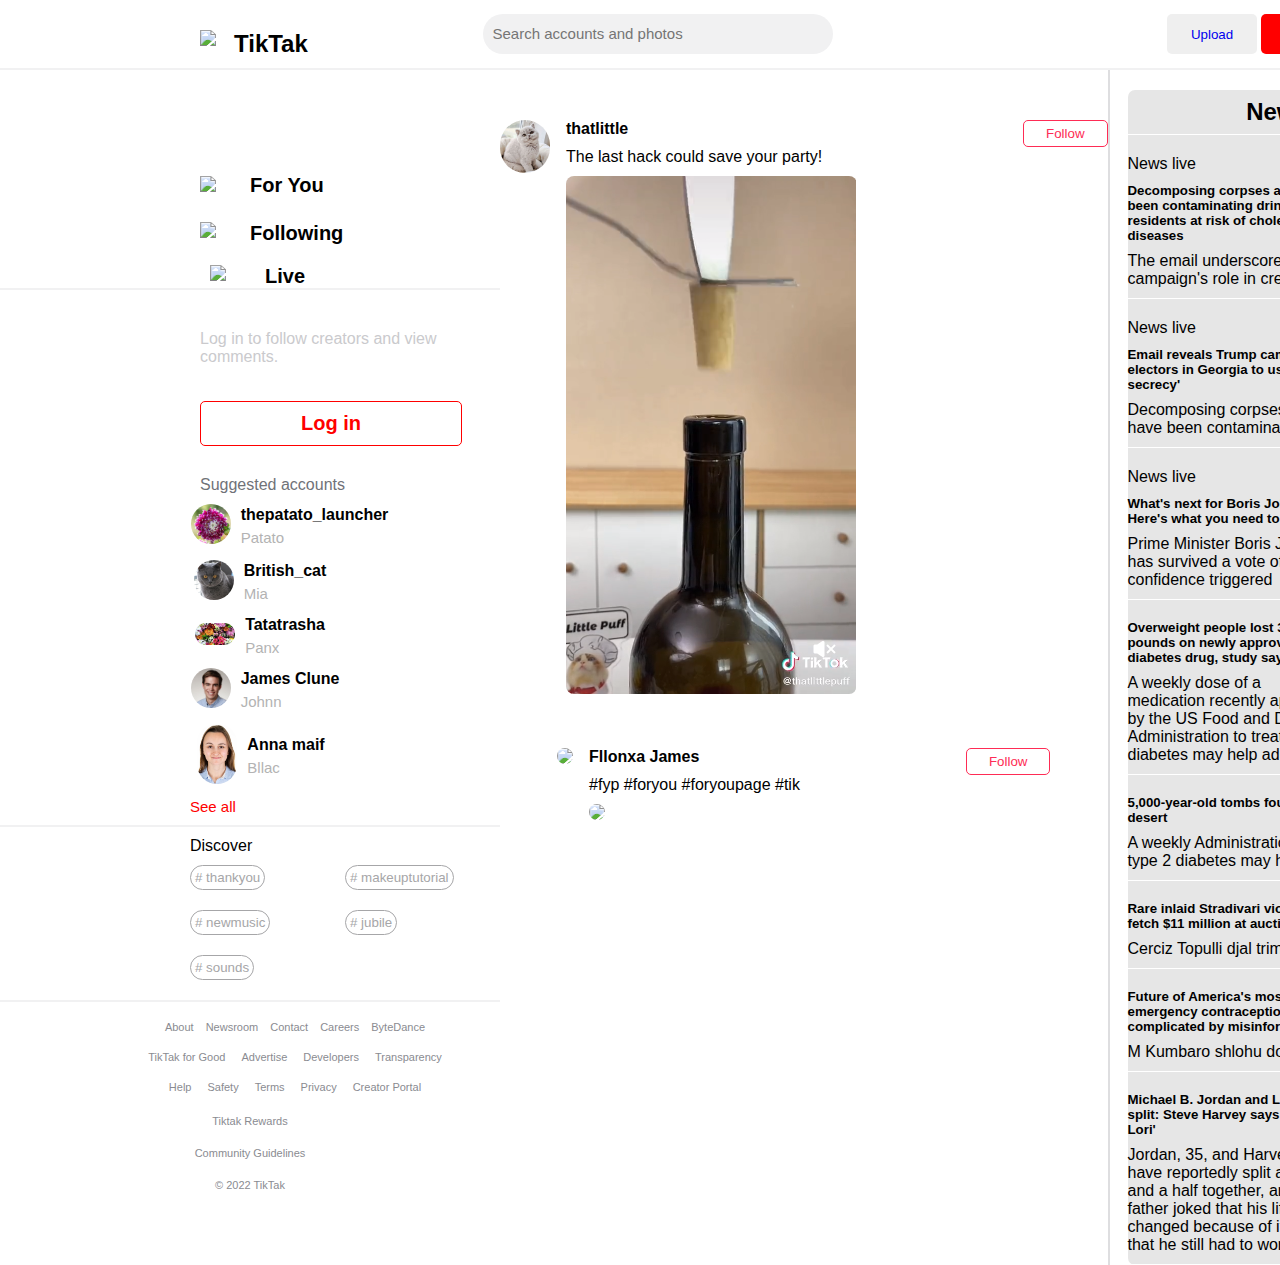
==== commit ba3159c7: "Updates" ====
--- a/index.html
+++ b/index.html
@@ -25,6 +25,8 @@
 
 
     <div class="header">
+
+      
       <div class="header-left">
         <div class="logo"><img src="/photos/taktak.png" width="30px" /></div>
 
@@ -400,7 +402,7 @@
 
 
 <div class="main_profile-info">
-<h4>thatlittleg</h4>
+<h4>thatlittle</h4>
 <p>The last hack could save your party!</p>
 
 <img src="./photos/foto1.png" >
